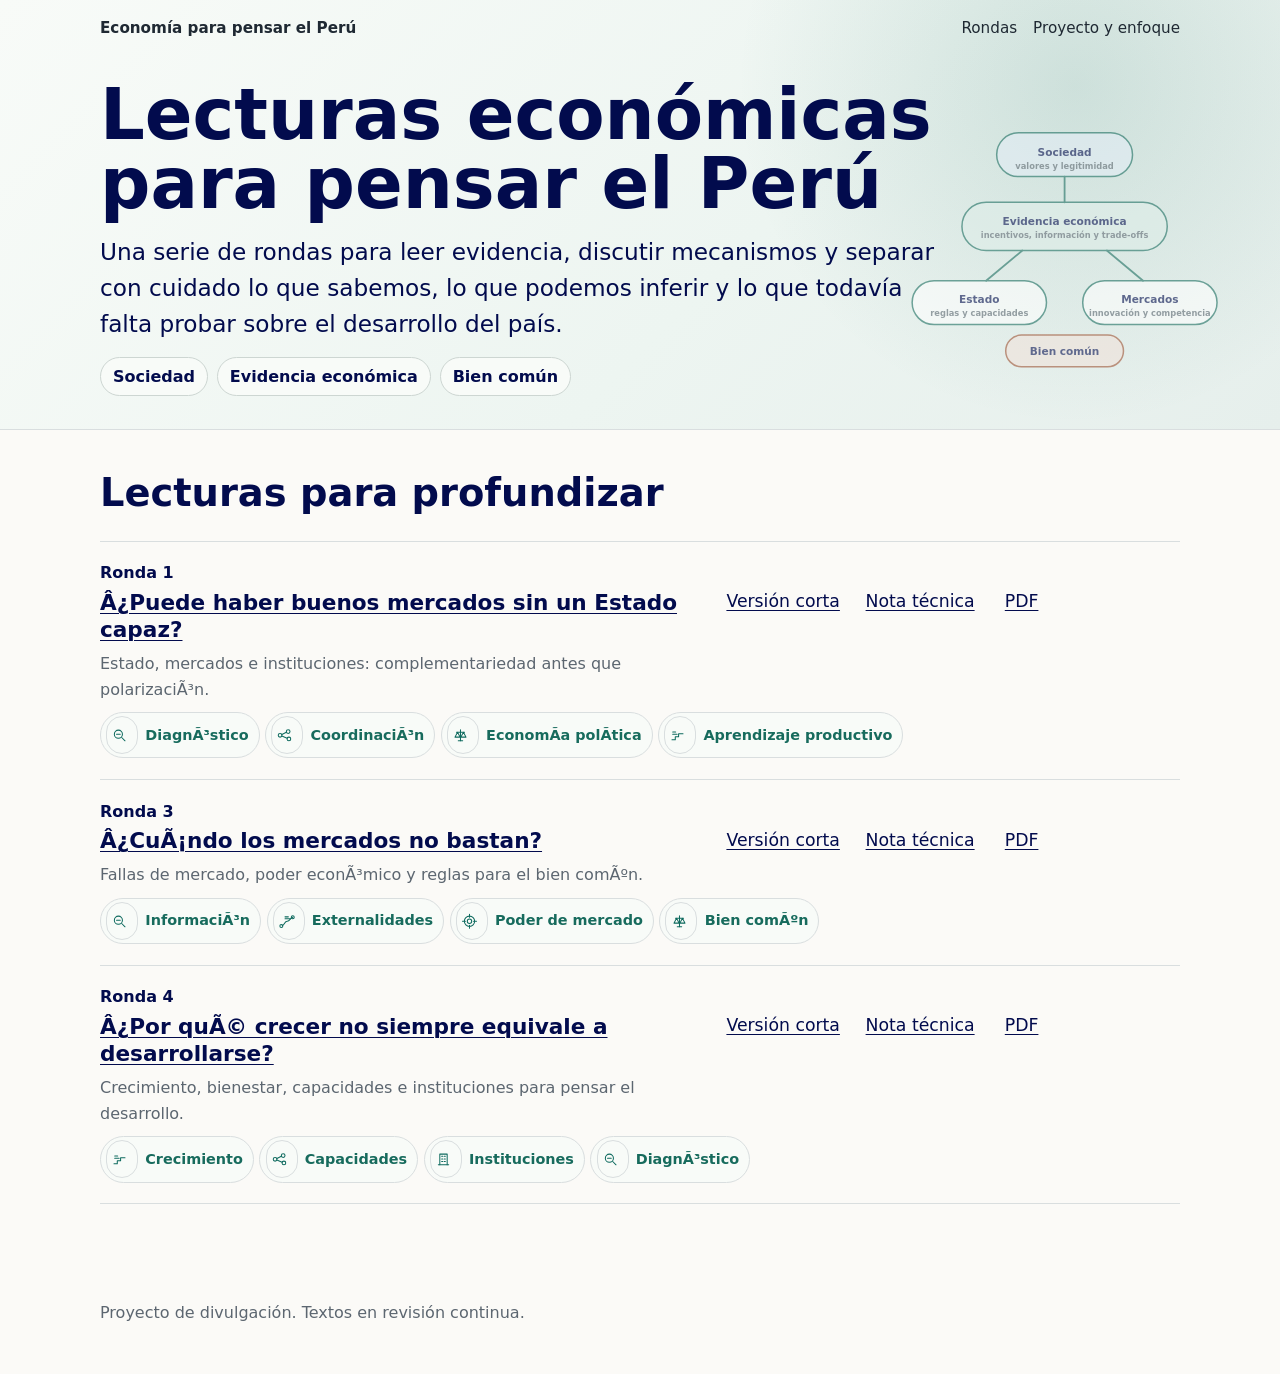
==== index.html @ 97e1fa4a "Publicar ronda 4" ====
<!doctype html>
<html lang="es">
  <head>
    <meta charset="utf-8">
    <meta name="viewport" content="width=device-width, initial-scale=1">
    <title>Literatura económica y desarrollo del Perú</title>
    <meta name="description" content="Rondas breves y fichas largas sobre literatura económica relevante para pensar el desarrollo del Perú.">
    <link rel="stylesheet" href="styles.css?v=20260611-10">
  </head>
  <body>
    <header class="archive-header">
      <nav class="topbar" aria-label="Navegación principal">
        <a class="brand" href="index.html">Economía para pensar el Perú</a>
        <a href="#rondas">Rondas</a>
        <a href="about.html">Proyecto y enfoque</a>
      </nav>
      <div class="archive-title">
        <div class="archive-title-copy">
          <h1>Lecturas económicas para pensar el Perú</h1>
          <p>
            Una serie de rondas para leer evidencia, discutir mecanismos y
            separar con cuidado lo que sabemos, lo que podemos inferir y lo que
            todavía falta probar sobre el desarrollo del país.
          </p>
          <div class="purpose-strip" aria-label="Enfoque del proyecto">
            <span>Sociedad</span>
            <span>Evidencia económica</span>
            <span>Bien común</span>
          </div>
        </div>
        <figure class="header-diagram common-good-diagram" aria-label="Economía, Estado y mercados orientados al bien común">
          <svg viewBox="0 0 460 340" role="img">
            <rect class="diagram-node fill-blue" x="140" y="24" width="180" height="58" rx="29"></rect>
            <rect class="diagram-node fill-green" x="94" y="116" width="272" height="64" rx="32"></rect>
            <rect class="diagram-node" x="28" y="220" width="178" height="58" rx="29"></rect>
            <rect class="diagram-node" x="254" y="220" width="178" height="58" rx="29"></rect>
            <rect class="diagram-node-rust fill-rust" x="152" y="292" width="156" height="42" rx="21"></rect>
            <path class="diagram-line" d="M230 82v34"></path>
            <path class="diagram-line" d="M174 180l-48 40"></path>
            <path class="diagram-line" d="M286 180l48 40"></path>
            <text x="230" y="55">Sociedad</text>
            <text class="small" x="230" y="72">valores y legitimidad</text>
            <text x="230" y="146">Evidencia económica</text>
            <text class="small" x="230" y="164">incentivos, información y trade-offs</text>
            <text x="117" y="250">Estado</text>
            <text class="small" x="117" y="267">reglas y capacidades</text>
            <text x="343" y="250">Mercados</text>
            <text class="small" x="343" y="267">innovación y competencia</text>
            <text x="230" y="318">Bien común</text>
          </svg>
        </figure>
      </div>
    </header>

    <main>
      <section id="rondas" class="archive" aria-labelledby="rounds-title">
        <div class="section-heading">
          <h2 id="rounds-title">Lecturas para profundizar</h2>
        </div>
        <div id="round-list" class="archive-list" aria-live="polite"></div>
      </section>
    </main>

    <footer class="site-footer">
      <p>Proyecto de divulgación. Textos en revisión continua.</p>
    </footer>

    <script src="site.js?v=20260611-10"></script>
  </body>
</html>
---- styles.css ----
:root {
  color-scheme: light;
  --ink: #1f2933;
  --muted: #5c6670;
  --line: #d9dedf;
  --paper: #fbfaf7;
  --surface: #ffffff;
  --accent: #176b5d;
  --accent-2: #9d4f2f;
  --soft: #edf3ef;
  --shadow: 0 18px 50px rgba(31, 41, 51, 0.12);
}

* {
  box-sizing: border-box;
}

body {
  margin: 0;
  color: var(--ink);
  background: var(--paper);
  font-family: Inter, ui-sans-serif, system-ui, -apple-system, BlinkMacSystemFont, "Segoe UI", sans-serif;
  line-height: 1.6;
}

a {
  color: var(--accent);
  text-decoration-thickness: 0.08em;
  text-underline-offset: 0.2em;
}

.topbar {
  display: flex;
  align-items: center;
  gap: 1rem;
  max-width: 1120px;
  margin: 0 auto;
  padding: 1rem 1.25rem;
  font-size: 0.95rem;
}

.topbar a {
  color: var(--ink);
  text-decoration: none;
}

.topbar .brand {
  margin-right: auto;
  font-weight: 750;
}

.site-header {
  background:
    linear-gradient(90deg, rgba(16, 49, 43, 0.90), rgba(31, 41, 51, 0.62)),
    url("contenido/ronda_01_estado_mercado/publicacion/Ronda_01_estado_mercado_portada_whatsapp.png") center / cover;
  color: #fff;
}

.site-header .topbar a {
  color: #fff;
}

.archive-header {
  background:
    radial-gradient(circle at 84% 20%, rgba(23, 107, 93, 0.14), transparent 30%),
    linear-gradient(135deg, #f8fbf8 0%, #edf5f1 58%, #e6efec 100%);
  border-bottom: 1px solid var(--line);
}

.archive-title {
  position: relative;
  max-width: 1120px;
  margin: 0 auto;
  padding: 1.55rem 1.25rem 2.05rem;
}

.archive-title-copy {
  position: relative;
  z-index: 1;
  min-width: 0;
}

.archive-title h1 {
  max-width: 920px;
  margin: 0;
  color: #020b4d;
  font-size: clamp(2.4rem, 5.5vw, 4.9rem);
  line-height: 0.98;
  letter-spacing: 0;
}

.header-diagram {
  pointer-events: none;
  display: grid;
  place-items: center;
  margin: 0;
  min-width: 0;
  border: 0;
  border-radius: 0;
  background: transparent;
  box-shadow: none;
  opacity: 0.58;
}

.header-diagram svg {
  display: block;
  width: min(100%, 440px);
  height: auto;
}

.header-diagram text {
  fill: #020b4d;
  font-family: Inter, ui-sans-serif, system-ui, -apple-system, BlinkMacSystemFont, "Segoe UI", sans-serif;
  font-size: 14px;
  font-weight: 800;
  text-anchor: middle;
}

.header-diagram .small {
  fill: var(--muted);
  font-size: 11px;
  font-weight: 650;
}

.diagram-node {
  fill: #fff;
  stroke: var(--accent);
  stroke-width: 2;
}

.diagram-node-rust {
  fill: #fff;
  stroke: var(--accent-2);
  stroke-width: 2;
}

.fill-blue {
  fill: #e3edf6;
}

.fill-green {
  fill: #dfeee9;
}

.fill-rust {
  fill: #f1e2da;
}

.diagram-line,
.diagram-line-rust {
  fill: none;
  stroke-width: 2.4;
  stroke-linecap: round;
  stroke-linejoin: round;
}

.diagram-line {
  stroke: var(--accent);
}

.diagram-line-rust {
  stroke: var(--accent-2);
}

.common-good-diagram {
  position: absolute;
  right: -2.4rem;
  top: 50%;
  z-index: 0;
  width: min(31%, 350px);
  transform: translateY(-50%);
  padding: 0;
}

.archive-title p {
  max-width: 860px;
  margin: 0.95rem 0 0;
  color: #020b4d;
  font-size: clamp(1.05rem, 2vw, 1.45rem);
  line-height: 1.55;
}

.purpose-strip {
  display: flex;
  flex-wrap: wrap;
  gap: 0.55rem;
  margin-top: 0.95rem;
}

.purpose-strip span {
  display: inline-flex;
  align-items: center;
  min-height: 2.2rem;
  padding: 0.35rem 0.75rem;
  border: 1px solid #cdd6d2;
  border-radius: 999px;
  background: #f8fbf8;
  color: #020b4d;
  font-weight: 750;
}

.hero {
  min-height: 56vh;
  display: grid;
  align-items: end;
  max-width: 1120px;
  margin: 0 auto;
  padding: 5rem 1.25rem 4rem;
}

.hero.compact {
  min-height: 42vh;
}

.hero-copy {
  max-width: 760px;
}

.hero h1,
.page-title h1 {
  margin: 0;
  font-size: clamp(2.1rem, 5vw, 4.8rem);
  line-height: 1.02;
  letter-spacing: 0;
}

.hero p {
  max-width: 680px;
  font-size: 1.2rem;
}

.eyebrow {
  margin: 0 0 0.7rem;
  color: var(--accent-2);
  font-size: 0.78rem;
  font-weight: 800;
  letter-spacing: 0.12em;
  text-transform: uppercase;
}

.site-header .eyebrow {
  color: #f0c4a7;
}

.intro,
.rounds,
.archive {
  max-width: 1120px;
  margin: 0 auto;
  padding: 3rem 1.25rem;
}

.intro {
  font-size: 1.15rem;
}

.section-heading {
  display: flex;
  align-items: end;
  justify-content: space-between;
  gap: 1rem;
  margin-bottom: 1.2rem;
}

.section-heading h2 {
  margin: 0;
  font-size: 2rem;
}

.archive {
  padding-top: 2rem;
}

.archive .section-heading {
  display: block;
  margin-bottom: 1.1rem;
}

.archive .section-heading h2 {
  color: #020b4d;
  font-size: clamp(1.8rem, 3vw, 2.5rem);
}

.archive-list {
  display: grid;
  gap: 0;
}

.archive-item {
  display: grid;
  grid-template-columns: minmax(0, 1fr) minmax(360px, 42%);
  gap: 2rem;
  padding: 1.15rem 0;
  border-top: 1px solid var(--line);
}

.archive-item:last-child {
  border-bottom: 1px solid var(--line);
}

.archive-copy {
  display: grid;
  gap: 0.25rem;
}

.archive-number {
  margin: 0;
  color: #020b4d;
  font-weight: 800;
}

.archive-copy h3 {
  margin: 0;
  color: #020b4d;
  font-size: 1.35rem;
  line-height: 1.25;
}

.archive-copy h3 a {
  color: inherit;
  text-decoration-thickness: 0.06em;
  text-underline-offset: 0.16em;
}

.archive-copy p:last-child {
  max-width: 640px;
  margin: 0.2rem 0 0;
  color: var(--muted);
}

.mechanism-preview {
  grid-column: 1 / -1;
  display: flex;
  flex-wrap: nowrap;
  gap: 0.35rem;
  margin-top: -1.4rem;
  overflow-x: auto;
  padding-bottom: 0.15rem;
}

.mechanism-preview span {
  display: inline-flex;
  align-items: center;
  gap: 0.45rem;
  min-height: 2.35rem;
  padding: 0.22rem 0.62rem 0.22rem 0.32rem;
  border: 1px solid var(--line);
  border-radius: 999px;
  background: #f8fbf8;
  color: var(--accent);
  font-size: 0.9rem;
  font-weight: 750;
  white-space: nowrap;
}

.mechanism-preview .mechanism-icon {
  width: 2rem;
  height: 2rem;
  color: #0f6b5f;
}

.mechanism-preview .mechanism-icon svg {
  transform: scale(1.18);
  transform-origin: center;
}

.mechanism-icon {
  display: inline-flex;
  align-items: center;
  justify-content: center;
  flex: 0 0 auto;
  width: 1.45rem;
  height: 1.45rem;
  color: var(--accent);
}

.mechanism-icon svg {
  width: 100%;
  height: 100%;
  fill: none;
  stroke: currentColor;
  stroke-width: 2.8;
  stroke-linecap: round;
  stroke-linejoin: round;
}

.archive-links {
  display: grid;
  grid-template-columns: repeat(auto-fit, minmax(7.5rem, max-content));
  gap: 0.9rem 1.2rem;
  align-items: start;
  padding-top: 1.75rem;
}

.archive-links a {
  color: #020b4d;
  font-size: 1.08rem;
  text-decoration-thickness: 0.06em;
}

.round-grid {
  display: grid;
  grid-template-columns: repeat(auto-fit, minmax(270px, 1fr));
  gap: 1rem;
}

.tree-section {
  padding-top: 2rem;
}

.tree-list {
  display: grid;
  gap: 0.75rem;
}

.tree-node {
  border: 1px solid var(--line);
  border-radius: 8px;
  background: var(--surface);
  box-shadow: 0 10px 30px rgba(31, 41, 51, 0.08);
}

.tree-node summary {
  display: grid;
  grid-template-columns: auto 1fr;
  gap: 0.8rem;
  align-items: center;
  padding: 1rem;
  cursor: pointer;
  list-style: none;
}

.tree-node summary::-webkit-details-marker {
  display: none;
}

.tree-marker {
  width: 0.75rem;
  height: 0.75rem;
  border-right: 2px solid var(--accent);
  border-bottom: 2px solid var(--accent);
  transform: rotate(-45deg);
  transition: transform 160ms ease;
}

.tree-node[open] .tree-marker {
  transform: rotate(45deg);
}

.tree-node strong,
.tree-node small,
.tree-children span {
  display: block;
}

.tree-node strong {
  line-height: 1.25;
}

.tree-node small {
  margin-top: 0.2rem;
  color: var(--muted);
}

.tree-children {
  display: grid;
  margin: 0 1rem 1rem 1.35rem;
  padding-left: 1.35rem;
  border-left: 2px solid var(--line);
}

.tree-children a {
  position: relative;
  display: grid;
  gap: 0.1rem;
  padding: 0.65rem 0.75rem;
  border-radius: 8px;
  color: var(--ink);
  text-decoration: none;
}

.tree-children a::before {
  content: "";
  position: absolute;
  left: -1.35rem;
  top: 1.25rem;
  width: 1rem;
  border-top: 2px solid var(--line);
}

.tree-children a:hover,
.tree-children a:focus-visible {
  background: var(--soft);
}

.civic-map {
  display: grid;
  grid-template-columns: repeat(3, minmax(0, 1fr));
  gap: 0.75rem;
  margin: 1.5rem 0;
  padding: 1rem 0;
  border-top: 1px solid var(--line);
  border-bottom: 1px solid var(--line);
}

.civic-map div {
  min-height: 6rem;
  padding: 0.9rem;
  border-left: 3px solid var(--accent);
  background: linear-gradient(135deg, #fff, #f6f1ec);
}

.civic-map div:nth-child(2n) {
  border-left-color: var(--accent-2);
  background: linear-gradient(135deg, #fff, #eef5f2);
}

.civic-map strong,
.civic-map span {
  display: block;
}

.civic-map strong {
  color: #020b4d;
  line-height: 1.25;
}

.civic-map span {
  margin-top: 0.35rem;
  color: var(--muted);
  font-size: 0.95rem;
}

.civic-layout {
  grid-template-columns: 260px minmax(0, 820px);
}

.about-layout {
  grid-template-columns: 260px minmax(0, 820px);
}

.civic-nav {
  align-content: start;
}

.civic-nav .nav-group {
  display: grid;
  gap: 0.18rem;
}

.civic-nav .nav-group + .nav-group {
  margin-top: 0.45rem;
  padding-top: 0.95rem;
  border-top: 1px solid var(--line);
}

.civic-nav .nav-group p {
  margin: 0 0 0.3rem;
  color: var(--muted);
  font-size: 0.74rem;
  font-weight: 850;
  letter-spacing: 0.08em;
  text-transform: uppercase;
}

.civic-nav .nav-group-secondary a {
  border-left-color: #cfd8d5;
  color: #33424d;
  font-weight: 650;
}

.civic-nav a {
  display: block;
  padding: 0.55rem 0.7rem;
  border-left: 3px solid var(--line);
  color: var(--ink);
  text-decoration: none;
  font-weight: 700;
}

.civic-nav a:hover,
.civic-nav a:focus-visible {
  border-left-color: var(--accent);
  background: var(--soft);
}

.civic-nav a.current {
  border-left-color: var(--accent);
  background: var(--soft);
  color: #020b4d;
  font-weight: 850;
}

.civic-nav a.current::after {
  content: "";
  display: block;
  width: 2.2rem;
  margin-top: 0.35rem;
  border-top: 2px solid var(--accent);
}

.civic-nav .back-link {
  border-left-color: var(--accent-2);
  background: #f6f1ec;
  color: #020b4d;
}

.civic-nav .back-link::before {
  content: "< ";
}

.civic-article section {
  scroll-margin-top: 1rem;
}

.about-article section {
  scroll-margin-top: 1rem;
}

.framework-links {
  display: grid;
  grid-template-columns: repeat(2, minmax(0, 1fr));
  gap: 0.75rem;
  margin: 1rem 0 0;
}

.framework-links a {
  display: block;
  min-height: 7rem;
  padding: 0.95rem;
  border: 1px solid var(--line);
  border-radius: 8px;
  background: #f8fbf8;
  color: var(--ink);
  text-decoration: none;
}

.framework-links a:hover,
.framework-links a:focus-visible {
  border-color: var(--accent);
  box-shadow: 0 10px 28px rgba(31, 41, 51, 0.08);
}

.framework-links strong,
.framework-links span {
  display: block;
}

.framework-links strong {
  color: #020b4d;
}

.framework-links span {
  margin-top: 0.35rem;
  color: var(--muted);
}

.ai-note {
  margin-top: 2rem;
  padding-top: 1.2rem;
  border-top: 1px solid var(--line);
}

.tree-children span {
  font-weight: 750;
}

.round-card {
  display: grid;
  grid-template-rows: auto 1fr;
  overflow: hidden;
  min-height: 100%;
  border: 1px solid var(--line);
  border-radius: 8px;
  background: var(--surface);
  box-shadow: var(--shadow);
}

.round-card img {
  width: 100%;
  aspect-ratio: 16 / 9;
  object-fit: cover;
  background: var(--soft);
}

.round-card .card-copy {
  padding: 1rem;
}

.round-card h3 {
  margin: 0.25rem 0 0.6rem;
  line-height: 1.2;
  font-size: 1.25rem;
}

.round-card p {
  margin: 0 0 1rem;
  color: var(--muted);
}

.round-card .card-actions {
  display: flex;
  flex-wrap: wrap;
  gap: 0.65rem;
}

.button,
.downloads a,
.segmented button {
  min-height: 2.5rem;
  border: 1px solid var(--line);
  border-radius: 8px;
  background: #fff;
  color: var(--ink);
  font: inherit;
}

.button,
.downloads a {
  display: inline-flex;
  align-items: center;
  justify-content: center;
  padding: 0.55rem 0.8rem;
  text-decoration: none;
  font-weight: 700;
}

.button.primary {
  border-color: var(--accent);
  background: var(--accent);
  color: #fff;
}

.page-header {
  border-bottom: 1px solid var(--line);
  background: #fff;
}

.page-title {
  position: relative;
  max-width: 1120px;
  margin: 0 auto;
  padding: 3rem 1.25rem;
}

.page-title-copy {
  position: relative;
  z-index: 1;
  min-width: 0;
}

.page-title h1 {
  max-width: 900px;
  font-size: clamp(2rem, 4vw, 4rem);
}

.page-title p:last-child {
  max-width: 740px;
  color: var(--muted);
  font-size: 1.1rem;
}

.round-flow-diagram {
  position: absolute;
  right: 1.25rem;
  top: 50%;
  z-index: 0;
  width: min(36%, 380px);
  transform: translateY(-50%);
  padding: 0.65rem;
  opacity: 0.46;
  box-shadow: none;
}

.reader-layout {
  display: grid;
  grid-template-columns: 260px minmax(0, 760px);
  gap: 2rem;
  align-items: start;
  max-width: 1120px;
  margin: 0 auto;
  padding: 2rem 1.25rem 4rem;
}

.reader-layout.single {
  display: block;
  max-width: 860px;
}

.reader-panel {
  position: sticky;
  top: 1rem;
  display: grid;
  gap: 1rem;
  max-height: calc(100vh - 2rem);
  overflow-y: auto;
  padding-right: 0.25rem;
  scrollbar-gutter: stable;
}

.segmented {
  display: grid;
  grid-template-columns: 1fr 1fr;
  gap: 0.25rem;
  padding: 0.25rem;
  border: 1px solid var(--line);
  border-radius: 8px;
  background: var(--soft);
}

.segmented button {
  cursor: pointer;
  border: 0;
  background: transparent;
  font-weight: 750;
}

.segmented button.active {
  background: #fff;
  box-shadow: 0 2px 10px rgba(31, 41, 51, 0.12);
}

.downloads {
  display: grid;
  gap: 0.5rem;
}

.downloads a {
  padding: 0.45rem 0;
}

.downloads a.active {
  color: var(--accent-2);
  font-weight: 800;
}

.article {
  padding: 2rem;
  border: 1px solid var(--line);
  border-radius: 8px;
  background: #fff;
}

.article h1,
.article h2,
.article h3 {
  line-height: 1.2;
}

.article h1 {
  margin-top: 0;
  font-size: 2.2rem;
}

.article h2 {
  margin-top: 2.2rem;
  font-size: 1.55rem;
}

.article h3 {
  margin-top: 1.6rem;
  font-size: 1.15rem;
}

.reading-meta {
  display: grid;
  gap: 0.15rem;
  margin: -0.75rem 0 1.35rem;
  padding: 0.8rem 0 0;
  border-top: 1px solid var(--line);
  color: var(--muted);
}

.reading-meta span:first-child {
  color: var(--ink);
  font-weight: 800;
}

.reading-meta span:last-child {
  font-size: 0.98rem;
}

.article img {
  display: block;
  max-width: 100%;
  height: auto;
  margin: 1.5rem auto;
  border-radius: 8px;
  border: 1px solid var(--line);
}

.article blockquote {
  margin: 1.5rem 0;
  padding-left: 1rem;
  border-left: 4px solid var(--accent);
  color: var(--muted);
}

.reading-tools {
  display: grid;
  gap: 1rem;
  margin: 0 0 2rem;
}

.mechanism-map,
.glossary-card {
  border: 1px solid var(--line);
  border-radius: 8px;
  background: #f8fbf8;
  padding: 1.2rem;
}

.mechanism-map h2,
.glossary-card h2 {
  margin: 0 0 1rem;
  font-size: 1.35rem;
}

.mechanism-map ol {
  display: grid;
  grid-template-columns: repeat(2, minmax(0, 1fr));
  gap: 0.75rem;
  margin: 0;
  padding: 0;
  list-style: none;
}

.mechanism-map li {
  position: relative;
  min-height: 8rem;
  padding: 0.9rem;
  border: 1px solid var(--line);
  border-radius: 8px;
  background: #fff;
}

.mechanism-head {
  display: flex;
  align-items: center;
  justify-content: space-between;
  gap: 0.75rem;
  margin-bottom: 0.55rem;
}

.mechanism-head .mechanism-icon {
  width: 2.2rem;
  height: 2.2rem;
  color: var(--accent-2);
}

.mechanism-step {
  display: inline-flex;
  align-items: center;
  justify-content: center;
  width: 1.8rem;
  height: 1.8rem;
  border-radius: 50%;
  background: var(--accent);
  color: #fff;
  font-size: 0.85rem;
  font-weight: 800;
}

.mechanism-map strong {
  display: block;
  color: var(--ink);
}

.mechanism-map p {
  margin: 0.35rem 0 0;
  color: var(--muted);
}

.glossary-card dl {
  display: grid;
  gap: 0.75rem;
  margin: 0;
}

.glossary-card div {
  padding-top: 0.75rem;
  border-top: 1px solid var(--line);
}

.glossary-card div:first-child {
  padding-top: 0;
  border-top: 0;
}

.glossary-card dt {
  font-weight: 800;
}

.glossary-card dd {
  margin: 0.2rem 0 0;
  color: var(--muted);
}

.site-footer {
  max-width: 1120px;
  margin: 0 auto;
  padding: 2rem 1.25rem;
  color: var(--muted);
}

@media (max-width: 780px) {
  .topbar {
    flex-wrap: wrap;
  }

  .hero {
    min-height: 62vh;
    padding-top: 4rem;
  }

  .reader-layout {
    display: block;
  }

  .reader-panel {
    position: static;
    margin-bottom: 1rem;
    max-height: none;
    overflow-y: visible;
    padding-right: 0;
  }

  .article {
    padding: 1.25rem;
  }

  .civic-map {
    grid-template-columns: 1fr;
  }

  .framework-links {
    grid-template-columns: 1fr;
  }

  .mechanism-map ol {
    grid-template-columns: 1fr;
  }

  .archive-title {
    padding-top: 1.25rem;
  }

  .header-diagram {
    display: none;
  }

  .page-title {
    padding-top: 2rem;
  }

  .archive-item {
    grid-template-columns: 1fr;
    gap: 0.75rem;
  }

  .mechanism-preview {
    margin-top: 0;
  }

  .archive-links {
    grid-template-columns: 1fr;
    gap: 0.45rem;
    padding-top: 0;
  }
}
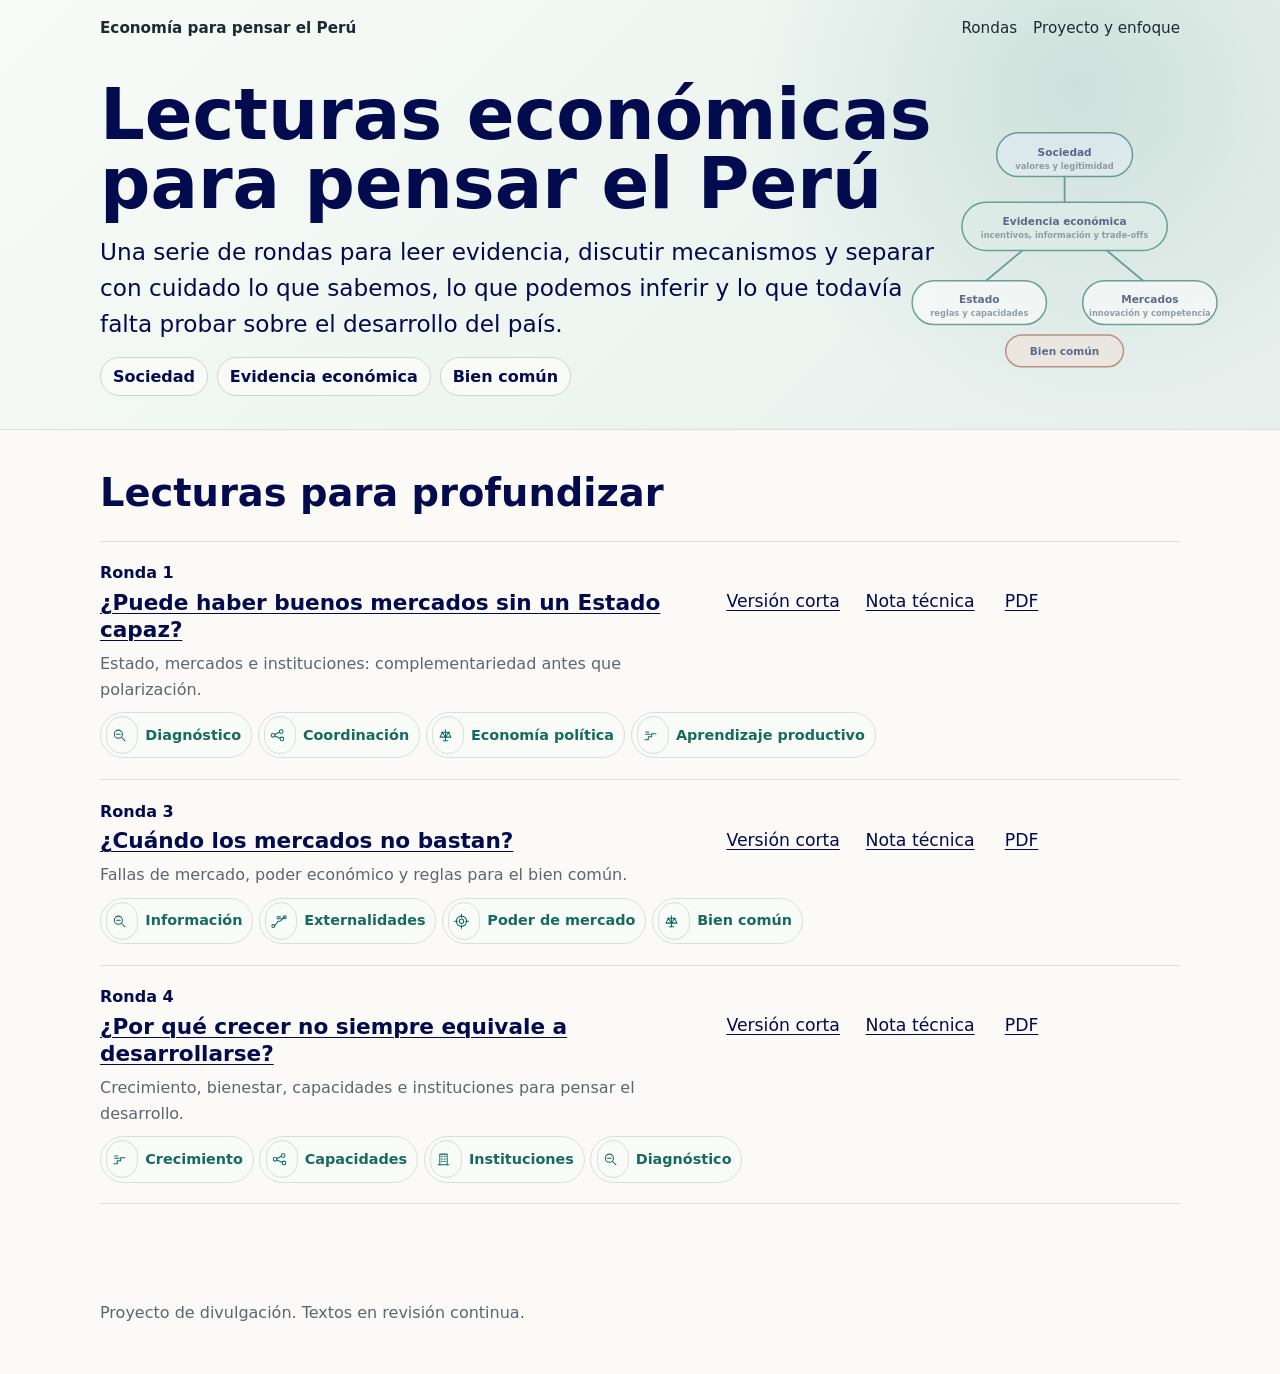
==== commit fd6f2faa: "Mejorar formato de version breve" ====
--- a/index.html
+++ b/index.html
@@ -5,7 +5,7 @@
     <meta name="viewport" content="width=device-width, initial-scale=1">
     <title>Literatura económica y desarrollo del Perú</title>
     <meta name="description" content="Rondas breves y fichas largas sobre literatura económica relevante para pensar el desarrollo del Perú.">
-    <link rel="stylesheet" href="styles.css?v=20260611-10">
+    <link rel="stylesheet" href="styles.css?v=20260611-11">
   </head>
   <body>
     <header class="archive-header">
@@ -65,6 +65,6 @@
       <p>Proyecto de divulgación. Textos en revisión continua.</p>
     </footer>
 
-    <script src="site.js?v=20260611-10"></script>
+    <script src="site.js?v=20260611-11"></script>
   </body>
 </html>
--- a/styles.css
+++ b/styles.css
@@ -896,6 +896,75 @@
   color: var(--muted);
 }
 
+.short-article {
+  font-size: 1.05rem;
+}
+
+.short-article h1 {
+  max-width: 95%;
+  margin-bottom: 0.75rem;
+  color: #020b4d;
+  font-size: clamp(1.9rem, 3.2vw, 2.55rem);
+}
+
+.short-article h2 {
+  display: flex;
+  align-items: center;
+  gap: 0.65rem;
+  margin-top: 2rem;
+  padding-top: 1.2rem;
+  border-top: 1px solid var(--line);
+  color: #020b4d;
+  font-size: 1.25rem;
+}
+
+.short-article h2 span {
+  display: inline-flex;
+  align-items: center;
+  justify-content: center;
+  flex: 0 0 auto;
+  width: 2rem;
+  height: 2rem;
+  border-radius: 50%;
+  background: var(--soft);
+  color: var(--accent);
+  font-size: 0.9rem;
+  font-weight: 850;
+}
+
+.short-article p {
+  max-width: 68ch;
+}
+
+.short-article p strong {
+  color: #020b4d;
+}
+
+.short-article .short-kicker-line {
+  margin: 0 0 1rem;
+  color: var(--accent-2);
+  font-size: 0.9rem;
+  font-weight: 850;
+  letter-spacing: 0.08em;
+  text-transform: uppercase;
+}
+
+.short-article blockquote {
+  margin: 1.2rem 0;
+  padding: 0.9rem 1rem;
+  border: 1px solid #cbded8;
+  border-left: 4px solid var(--accent);
+  border-radius: 8px;
+  background: #f8fbf8;
+  color: #020b4d;
+  font-size: 1.08rem;
+  font-weight: 700;
+}
+
+.short-article blockquote p {
+  margin: 0;
+}
+
 .reading-tools {
   display: grid;
   gap: 1rem;
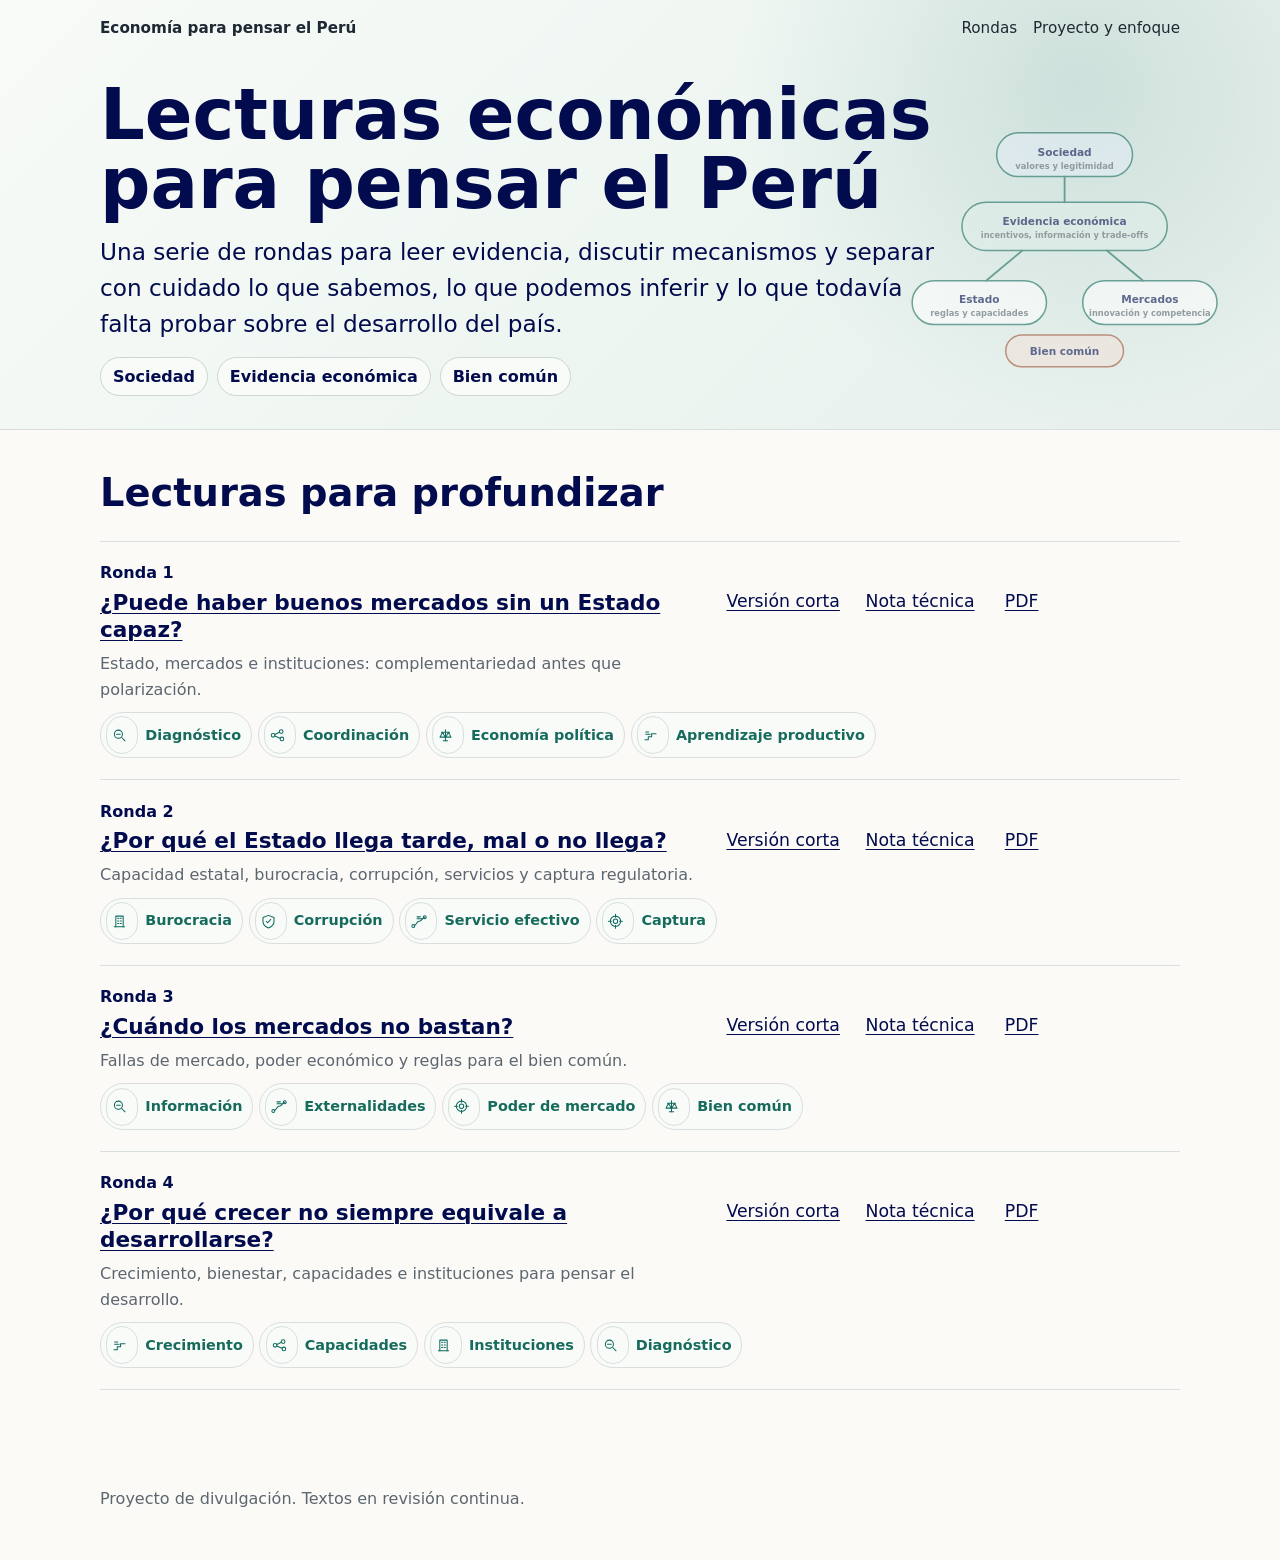
==== commit f8351892: "Publicar ronda 2 y corregir breves" ====
--- a/index.html
+++ b/index.html
@@ -5,7 +5,7 @@
     <meta name="viewport" content="width=device-width, initial-scale=1">
     <title>Literatura económica y desarrollo del Perú</title>
     <meta name="description" content="Rondas breves y fichas largas sobre literatura económica relevante para pensar el desarrollo del Perú.">
-    <link rel="stylesheet" href="styles.css?v=20260611-11">
+    <link rel="stylesheet" href="styles.css?v=20260611-13">
   </head>
   <body>
     <header class="archive-header">
@@ -65,6 +65,6 @@
       <p>Proyecto de divulgación. Textos en revisión continua.</p>
     </footer>
 
-    <script src="site.js?v=20260611-11"></script>
+    <script src="site.js?v=20260611-13"></script>
   </body>
 </html>
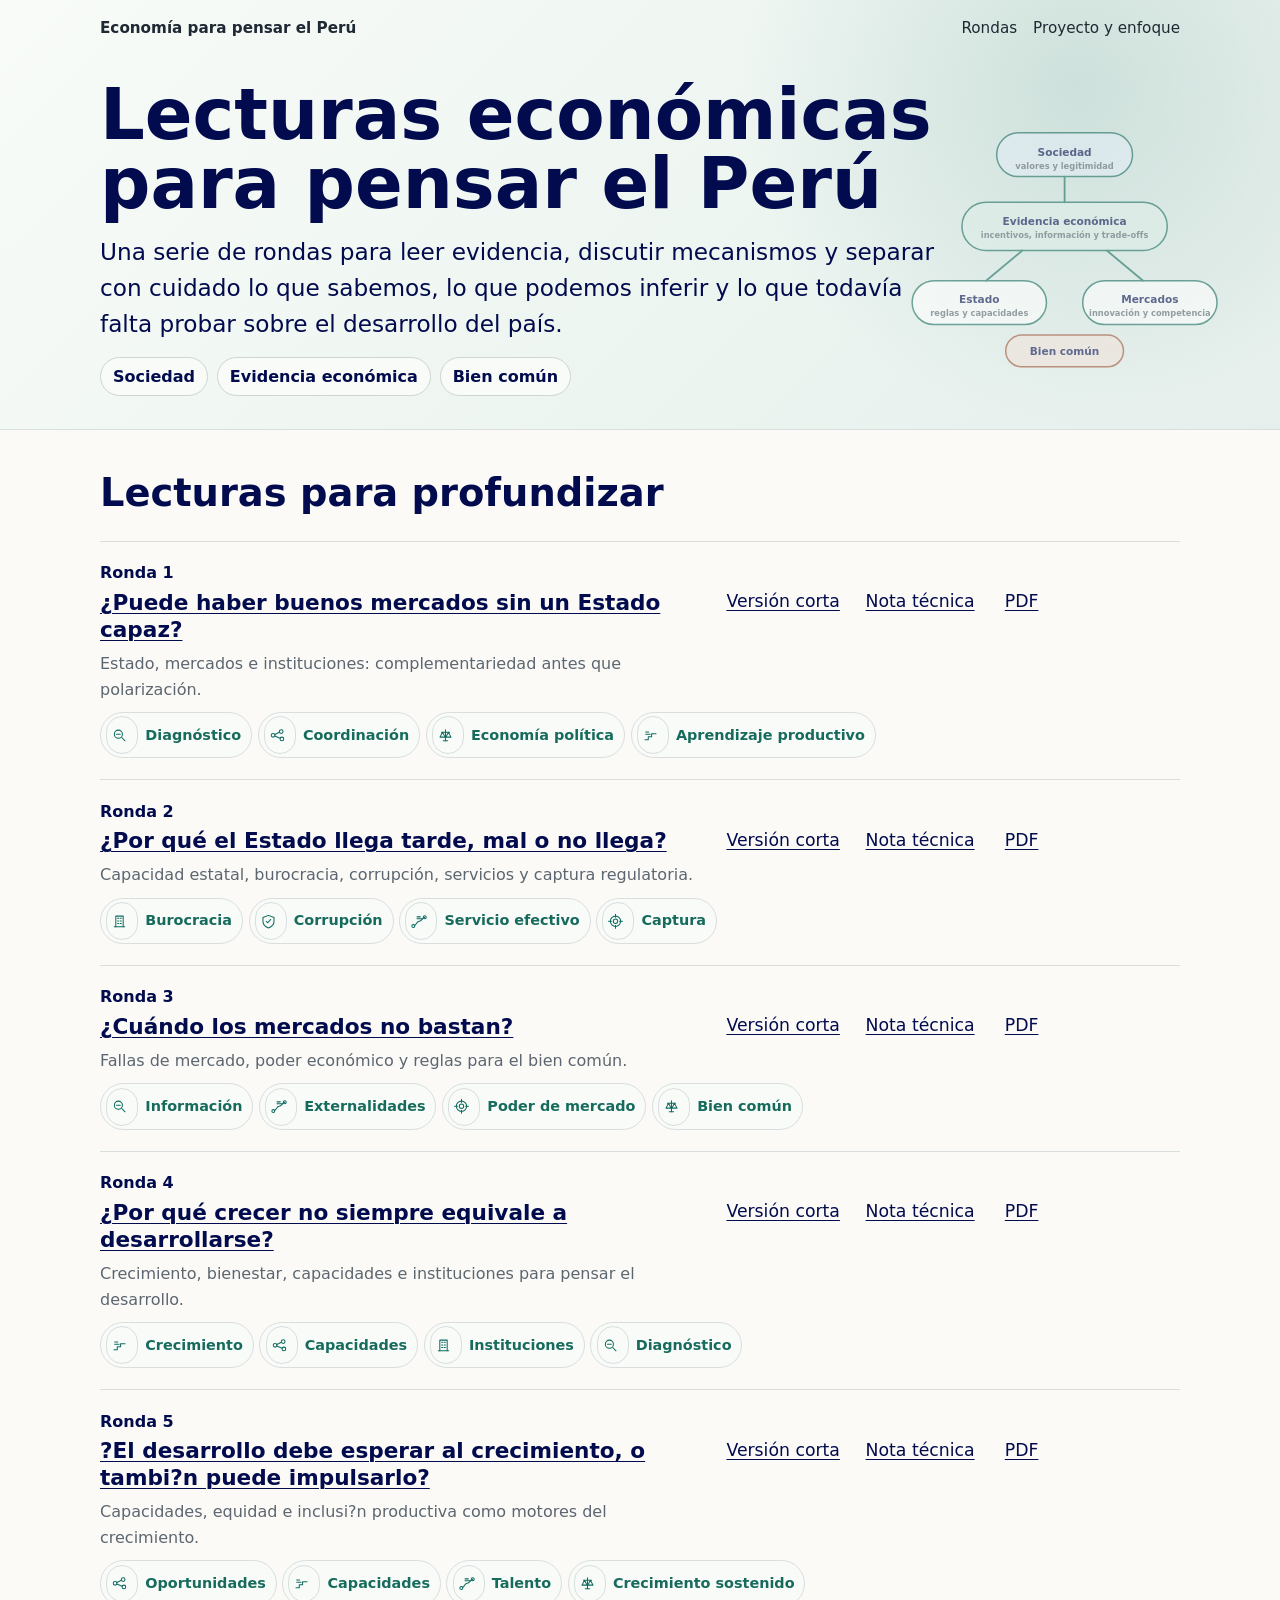
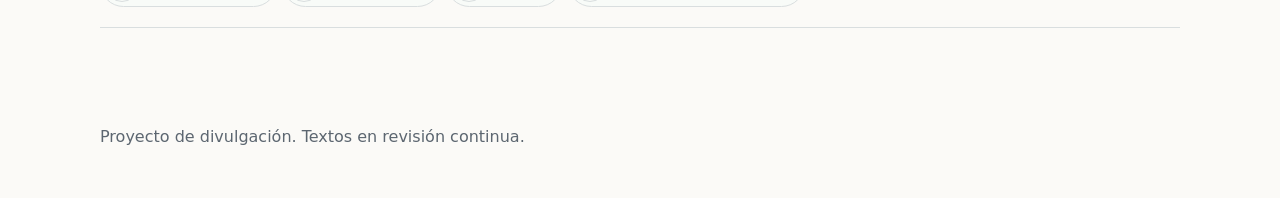
==== commit fa86c84a: "Publicar ronda 5" ====
--- a/index.html
+++ b/index.html
@@ -5,7 +5,7 @@
     <meta name="viewport" content="width=device-width, initial-scale=1">
     <title>Literatura económica y desarrollo del Perú</title>
     <meta name="description" content="Rondas breves y fichas largas sobre literatura económica relevante para pensar el desarrollo del Perú.">
-    <link rel="stylesheet" href="styles.css?v=20260611-13">
+    <link rel="stylesheet" href="styles.css?v=20260611-15">
   </head>
   <body>
     <header class="archive-header">
@@ -65,6 +65,6 @@
       <p>Proyecto de divulgación. Textos en revisión continua.</p>
     </footer>
 
-    <script src="site.js?v=20260611-13"></script>
+    <script src="site.js?v=20260611-15"></script>
   </body>
 </html>
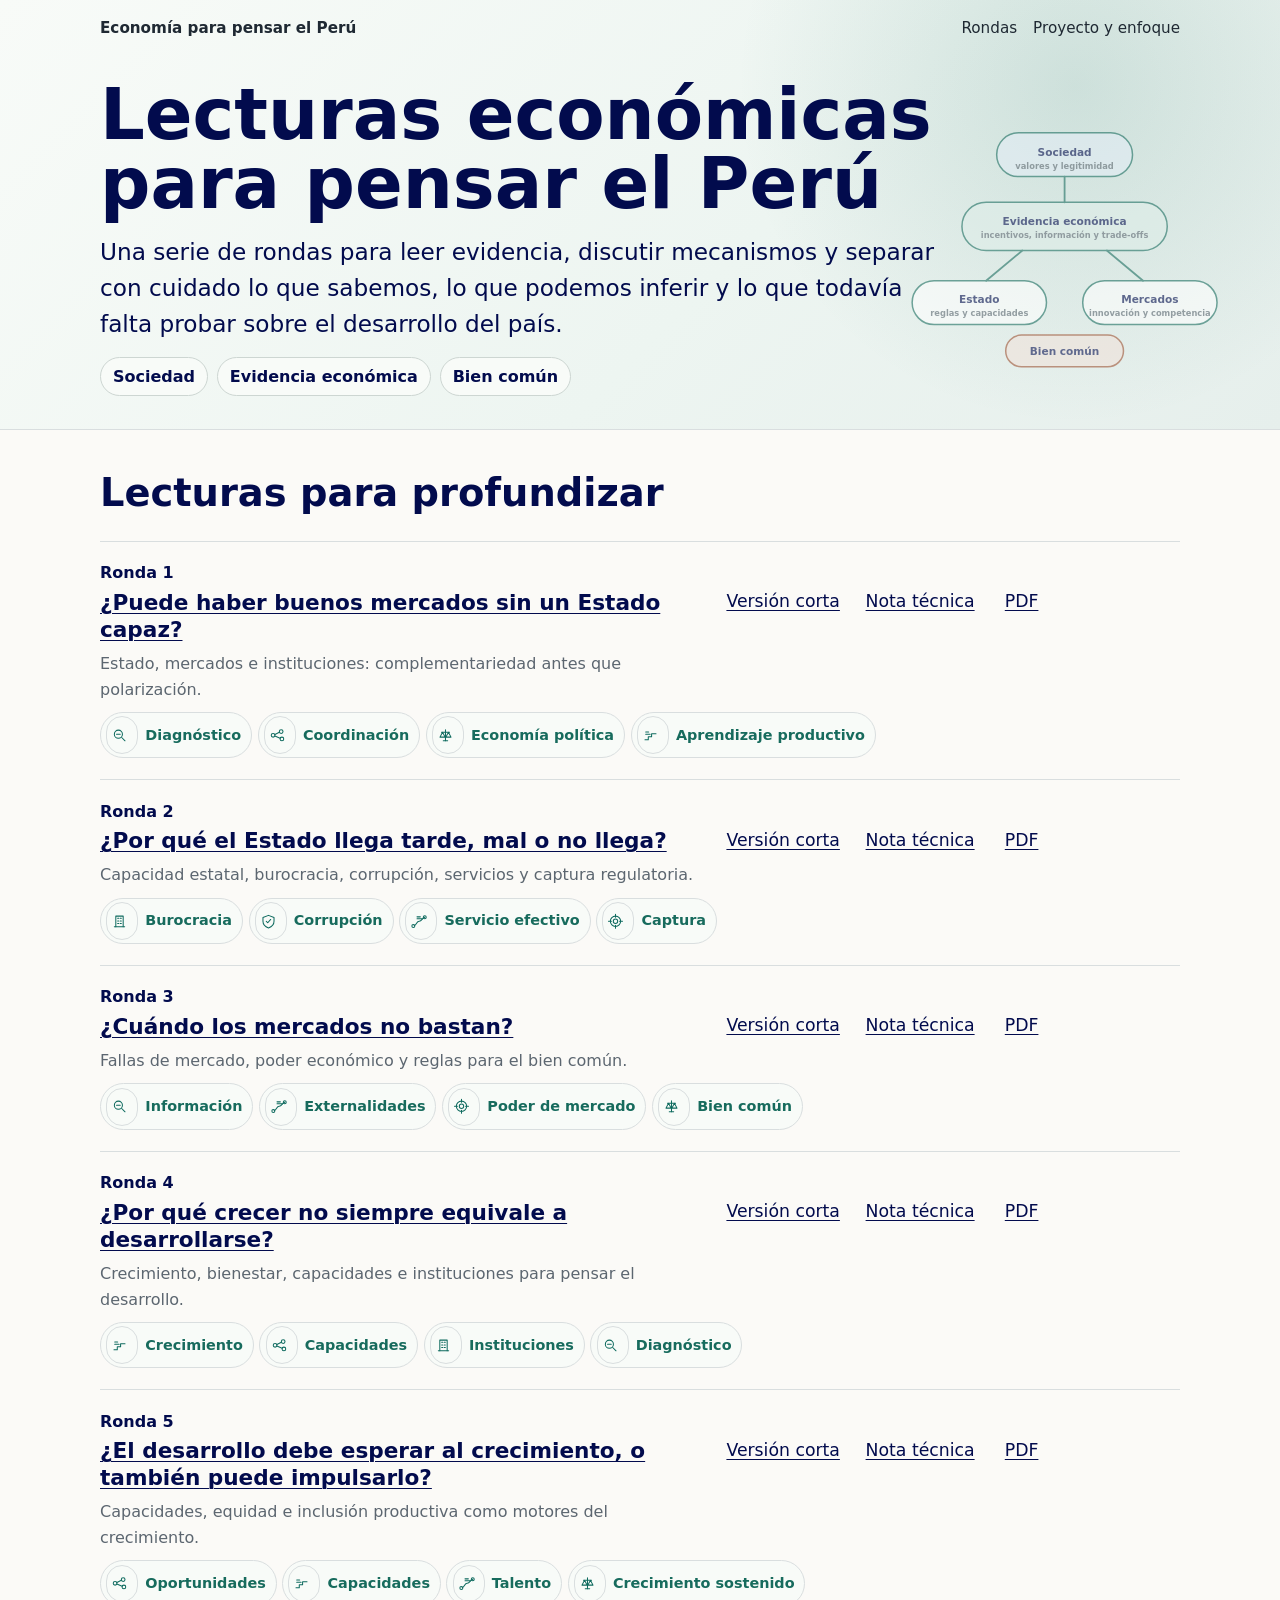
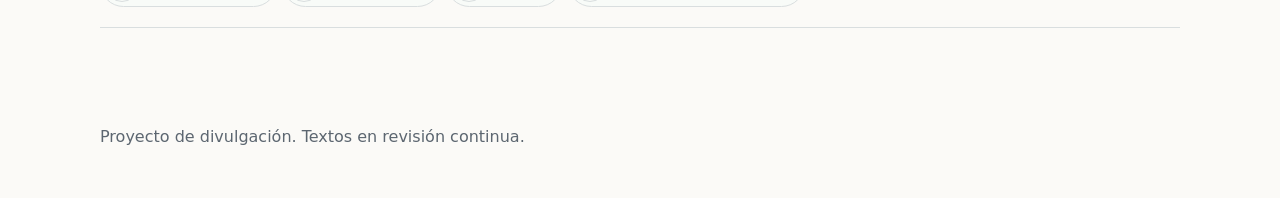
==== commit 7b71251b: "Corregir tildes de ronda 5" ====
--- a/index.html
+++ b/index.html
@@ -5,7 +5,7 @@
     <meta name="viewport" content="width=device-width, initial-scale=1">
     <title>Literatura económica y desarrollo del Perú</title>
     <meta name="description" content="Rondas breves y fichas largas sobre literatura económica relevante para pensar el desarrollo del Perú.">
-    <link rel="stylesheet" href="styles.css?v=20260611-15">
+    <link rel="stylesheet" href="styles.css?v=20260611-16">
   </head>
   <body>
     <header class="archive-header">
@@ -65,6 +65,6 @@
       <p>Proyecto de divulgación. Textos en revisión continua.</p>
     </footer>
 
-    <script src="site.js?v=20260611-15"></script>
+    <script src="site.js?v=20260611-16"></script>
   </body>
 </html>
